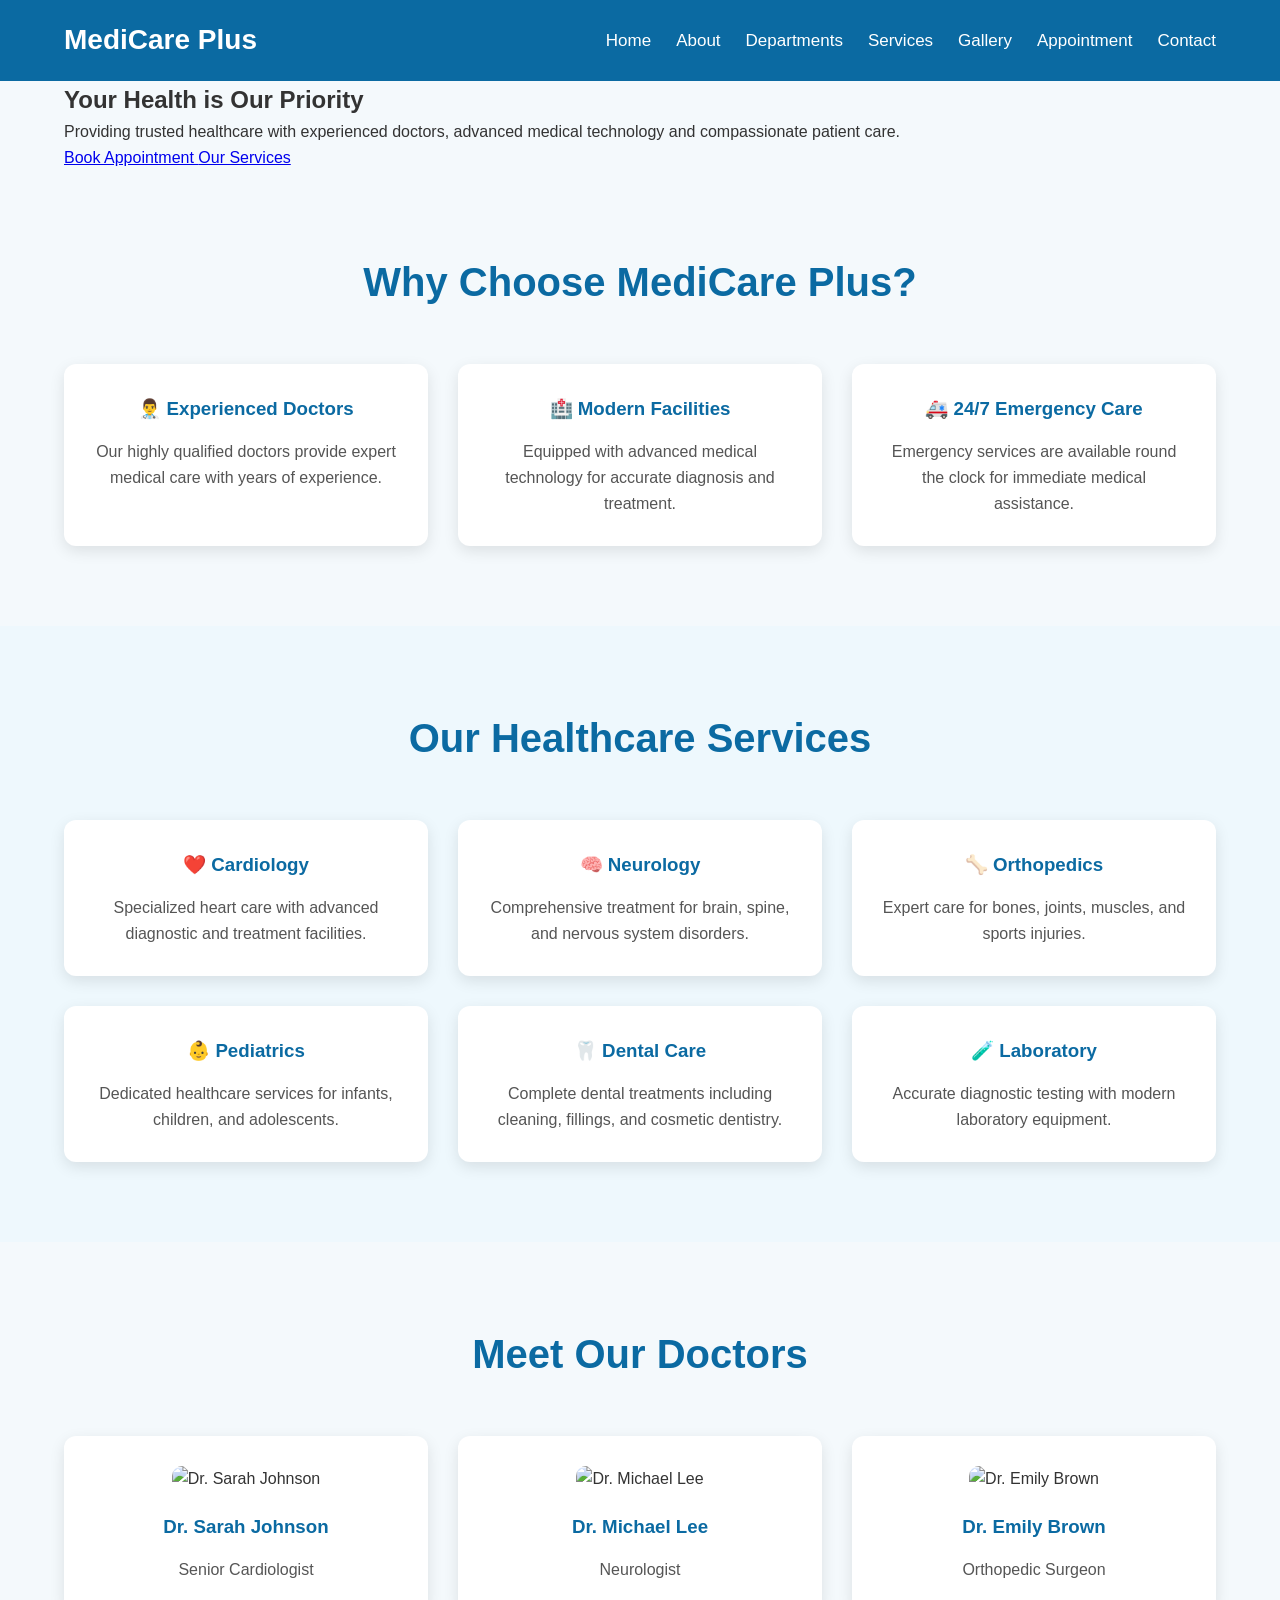
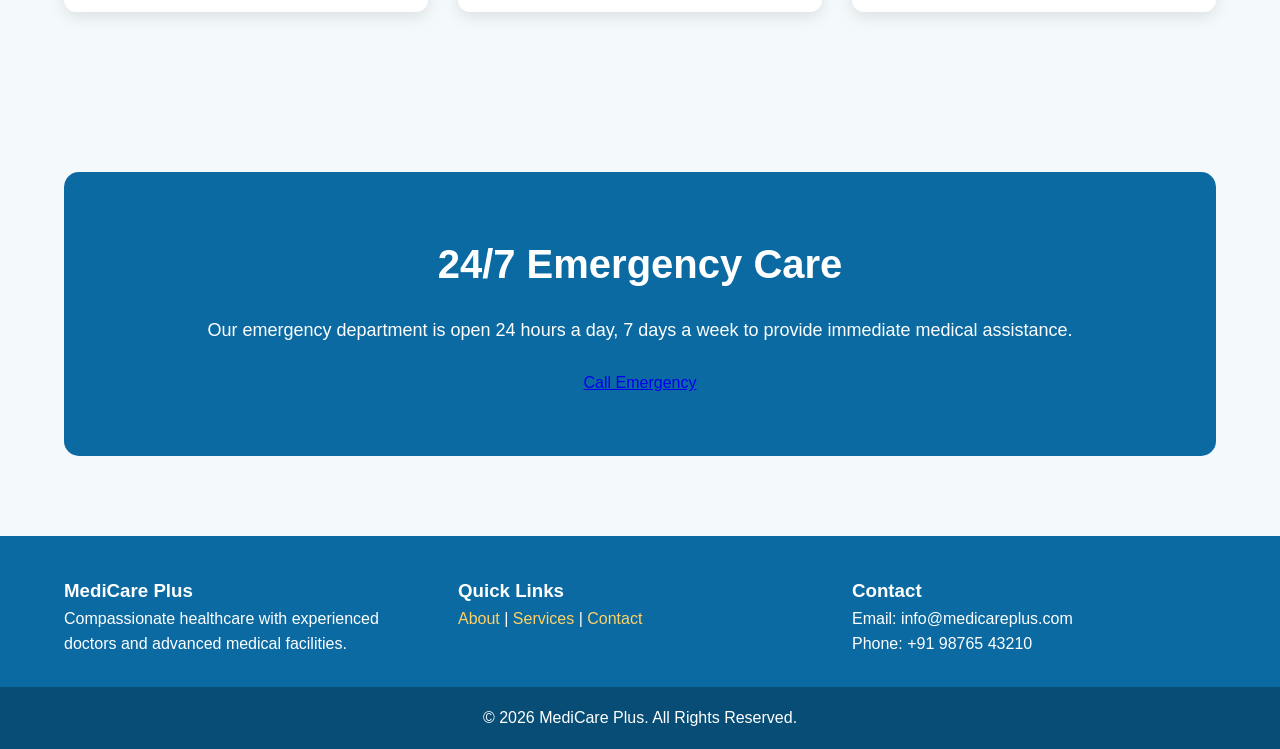
==== index.html @ 4196a5d6 "Add files via upload" ====
<!DOCTYPE html>
<html lang="en">

<head>

    <meta charset="UTF-8">

    <meta name="viewport" content="width=device-width, initial-scale=1.0">

    <title>MediCare Plus | Healthcare Website</title>

    <meta name="description"
        content="MediCare Plus provides quality healthcare services with experienced doctors and advanced medical facilities.">

    <meta name="keywords"
        content="hospital, healthcare, doctors, clinic, emergency, appointment">

    <link rel="stylesheet" href="style.css">

</head>

<body>

    <!-- Header Starts -->

    <header class="site-header">

        <div class="container header-inner">

            <a href="index.html" class="logo">
                MediCare Plus
            </a>

            <button class="menu-btn" id="menuBtn">
                ☰
            </button>

            <nav class="nav-links" id="navLinks">

                <a href="index.html">Home</a>

                <a href="about.html">About</a>

                <a href="departments.html">Departments</a>

                <a href="services.html">Services</a>

                <a href="gallery.html">Gallery</a>

                <a href="appointment.html">Appointment</a>

                <a href="contact.html">Contact</a>

            </nav>

        </div>

    </header>
    <!-- Hero Section Starts -->

<section class="hero">

    <div class="container hero-content">

        <h1>Your Health is Our Priority</h1>

        <p>
            Providing trusted healthcare with experienced doctors,
            advanced medical technology and compassionate patient care.
        </p>

        <a href="appointment.html" class="btn">
            Book Appointment
        </a>

        <a href="services.html" class="btn btn-outline">
            Our Services
        </a>

    </div>

</section>
<!-- Why Choose Us -->

<section class="section">

    <div class="container">

        <h2>Why Choose MediCare Plus?</h2>

        <div class="cards">

            <div class="card">
                <h3>👨‍⚕️ Experienced Doctors</h3>
                <p>
                    Our highly qualified doctors provide expert medical care with years of experience.
                </p>
            </div>

            <div class="card">
                <h3>🏥 Modern Facilities</h3>
                <p>
                    Equipped with advanced medical technology for accurate diagnosis and treatment.
                </p>
            </div>

            <div class="card">
                <h3>🚑 24/7 Emergency Care</h3>
                <p>
                    Emergency services are available round the clock for immediate medical assistance.
                </p>
            </div>

        </div>

    </div>

</section>
<!-- Featured Services -->

<section class="section service-section">

    <div class="container">

        <h2>Our Healthcare Services</h2>

        <div class="cards">

            <div class="card">
                <h3>❤️ Cardiology</h3>
                <p>Specialized heart care with advanced diagnostic and treatment facilities.</p>
            </div>

            <div class="card">
                <h3>🧠 Neurology</h3>
                <p>Comprehensive treatment for brain, spine, and nervous system disorders.</p>
            </div>

            <div class="card">
                <h3>🦴 Orthopedics</h3>
                <p>Expert care for bones, joints, muscles, and sports injuries.</p>
            </div>

            <div class="card">
                <h3>👶 Pediatrics</h3>
                <p>Dedicated healthcare services for infants, children, and adolescents.</p>
            </div>

            <div class="card">
                <h3>🦷 Dental Care</h3>
                <p>Complete dental treatments including cleaning, fillings, and cosmetic dentistry.</p>
            </div>

            <div class="card">
                <h3>🧪 Laboratory</h3>
                <p>Accurate diagnostic testing with modern laboratory equipment.</p>
            </div>

        </div>

    </div>

</section>
<!-- Meet Our Doctors -->

<section class="section">

    <div class="container">

        <h2>Meet Our Doctors</h2>

        <div class="cards">

            <div class="card">

                <img src="images/doctor1.jpg" alt="Dr. Sarah Johnson">

                <h3>Dr. Sarah Johnson</h3>

                <p>Senior Cardiologist</p>

            </div>

            <div class="card">

                <img src="images/doctor2.jpg" alt="Dr. Michael Lee">

                <h3>Dr. Michael Lee</h3>

                <p>Neurologist</p>

            </div>

            <div class="card">

                <img src="images/doctor3.jpg" alt="Dr. Emily Brown">

                <h3>Dr. Emily Brown</h3>

                <p>Orthopedic Surgeon</p>

            </div>

        </div>

    </div>

</section>
<!-- Emergency Banner -->

<section class="section">

    <div class="container">

        <div class="emergency-box">

            <h2>24/7 Emergency Care</h2>

            <p>

                Our emergency department is open 24 hours a day,
                7 days a week to provide immediate medical assistance.

            </p>

            <a href="contact.html" class="btn">
                Call Emergency
            </a>

        </div>

    </div>

</section>
<footer class="site-footer">

    <div class="container footer-grid">

        <div>

            <h3>MediCare Plus</h3>

            <p>
                Compassionate healthcare with experienced doctors
                and advanced medical facilities.
            </p>

        </div>

        <div>

            <h3>Quick Links</h3>

            <p>

                <a href="about.html">About</a> |

                <a href="services.html">Services</a> |

                <a href="contact.html">Contact</a>

            </p>

        </div>

        <div>

            <h3>Contact</h3>

            <p>

                Email: info@medicareplus.com

                <br>

                Phone: +91 98765 43210

            </p>

        </div>

    </div>

    <p class="copyright">

        © 2026 MediCare Plus. All Rights Reserved.

    </p>

</footer>

</body>

</html>
---- style.css ----
/* =========================
   GENERAL STYLING
========================= */

*{
    margin:0;
    padding:0;
    box-sizing:border-box;
}

body{
    font-family:Arial, Helvetica, sans-serif;
    background:#f4f9fc;
    color:#333;
    line-height:1.6;
}

.container{
    width:90%;
    max-width:1200px;
    margin:auto;
}

/* =========================
   HEADER
========================= */

.site-header{
    background:#0b6aa2;
    position:sticky;
    top:0;
    z-index:1000;
}

.header-inner{
    display:flex;
    justify-content:space-between;
    align-items:center;
    padding:18px 0;
}

/* =========================
   LOGO
========================= */

.logo{
    color:white;
    font-size:28px;
    font-weight:bold;
    text-decoration:none;
}

/* =========================
   NAVIGATION
========================= */

.nav-links{
    display:flex;
    gap:25px;
}

.nav-links a{
    color:white;
    text-decoration:none;
    font-size:17px;
    font-weight:500;
    transition:0.3s;
}

.nav-links a:hover{
    color:#ffd166;
}

/* =========================
   MOBILE MENU BUTTON
========================= */

.menu-btn{
    display:none;
    font-size:28px;
    border:none;
    background:none;
    color:white;
    cursor:pointer;
}
/* =========================
   SECTION
========================= */

.section{
    padding:80px 0;
}

.section h2{
    text-align:center;
    color:#0b6aa2;
    font-size:40px;
    margin-bottom:50px;
}

/* =========================
   CARDS
========================= */

.cards{

    display:grid;

    grid-template-columns:repeat(3,1fr);

    gap:30px;
}

.card{

    background:white;

    padding:30px;

    border-radius:12px;

    box-shadow:0 5px 15px rgba(0,0,0,0.1);

    text-align:center;

    transition:0.3s;
}

.card:hover{

    transform:translateY(-10px);
}

.card h3{

    color:#0b6aa2;

    margin-bottom:15px;
}

.card p{

    color:#555;

    font-size:16px;
}
/* =========================
   SERVICE SECTION
========================= */

.service-section{
    background:#eef8fd;
}
/* =========================
   DOCTOR IMAGES
========================= */

.card img{

    width:100%;

    height:250px;

    object-fit:cover;

    border-radius:10px;

    margin-bottom:20px;
}
/* =========================
   EMERGENCY SECTION
========================= */

.emergency-box{

    background:#0b6aa2;

    color:white;

    text-align:center;

    padding:60px;

    border-radius:15px;
}

.emergency-box h2{

    color:white;

    margin-bottom:20px;
}

.emergency-box p{

    font-size:18px;

    margin-bottom:25px;
}
/* =========================
   FOOTER
========================= */

.site-footer{

    background:#0b6aa2;

    color:white;

    padding-top:40px;
}

.footer-grid{

    display:grid;

    grid-template-columns:repeat(3,1fr);

    gap:30px;
}

.site-footer a{

    color:#FFD166;

    text-decoration:none;
}

.copyright{

    text-align:center;

    background:#084d75;

    padding:18px;

    margin-top:30px;
}
/* PAGE BANNER */

.page-banner{

    background:#0b6aa2;

    color:white;

    text-align:center;

    padding:80px 20px;

}

.page-banner h1{

    font-size:45px;

    margin-bottom:15px;

}

.page-banner p{

    font-size:20px;

}
/* ==========================
   GALLERY
========================== */

.gallery-grid{

display:grid;

grid-template-columns:repeat(3,1fr);

gap:20px;

}

.gallery-grid img{

width:100%;

height:250px;

object-fit:cover;

border-radius:12px;

box-shadow:0 5px 15px rgba(0,0,0,.15);

transition:.3s;

}

.gallery-grid img:hover{

transform:scale(1.05);

}
/* ==========================
   RESPONSIVE DESIGN
========================== */

@media(max-width:900px){

.cards{

grid-template-columns:repeat(2,1fr);

}

.gallery-grid{

grid-template-columns:repeat(2,1fr);

}

.hero-content h1{

font-size:40px;

}

}

@media(max-width:700px){

.menu-btn{

display:block;

}

.nav-links{

display:none;

flex-direction:column;

background:#084d75;

width:100%;

padding:20px;

margin-top:15px;

border-radius:10px;

}

.nav-links.show{

display:flex;

}

.header-inner{

flex-wrap:wrap;

}

.cards{

grid-template-columns:1fr;

}

.gallery-grid{

grid-template-columns:1fr;

}

.hero-content h1{

font-size:32px;

}

.hero-content p{

font-size:18px;

}

.footer-grid{

grid-template-columns:1fr;

}

}
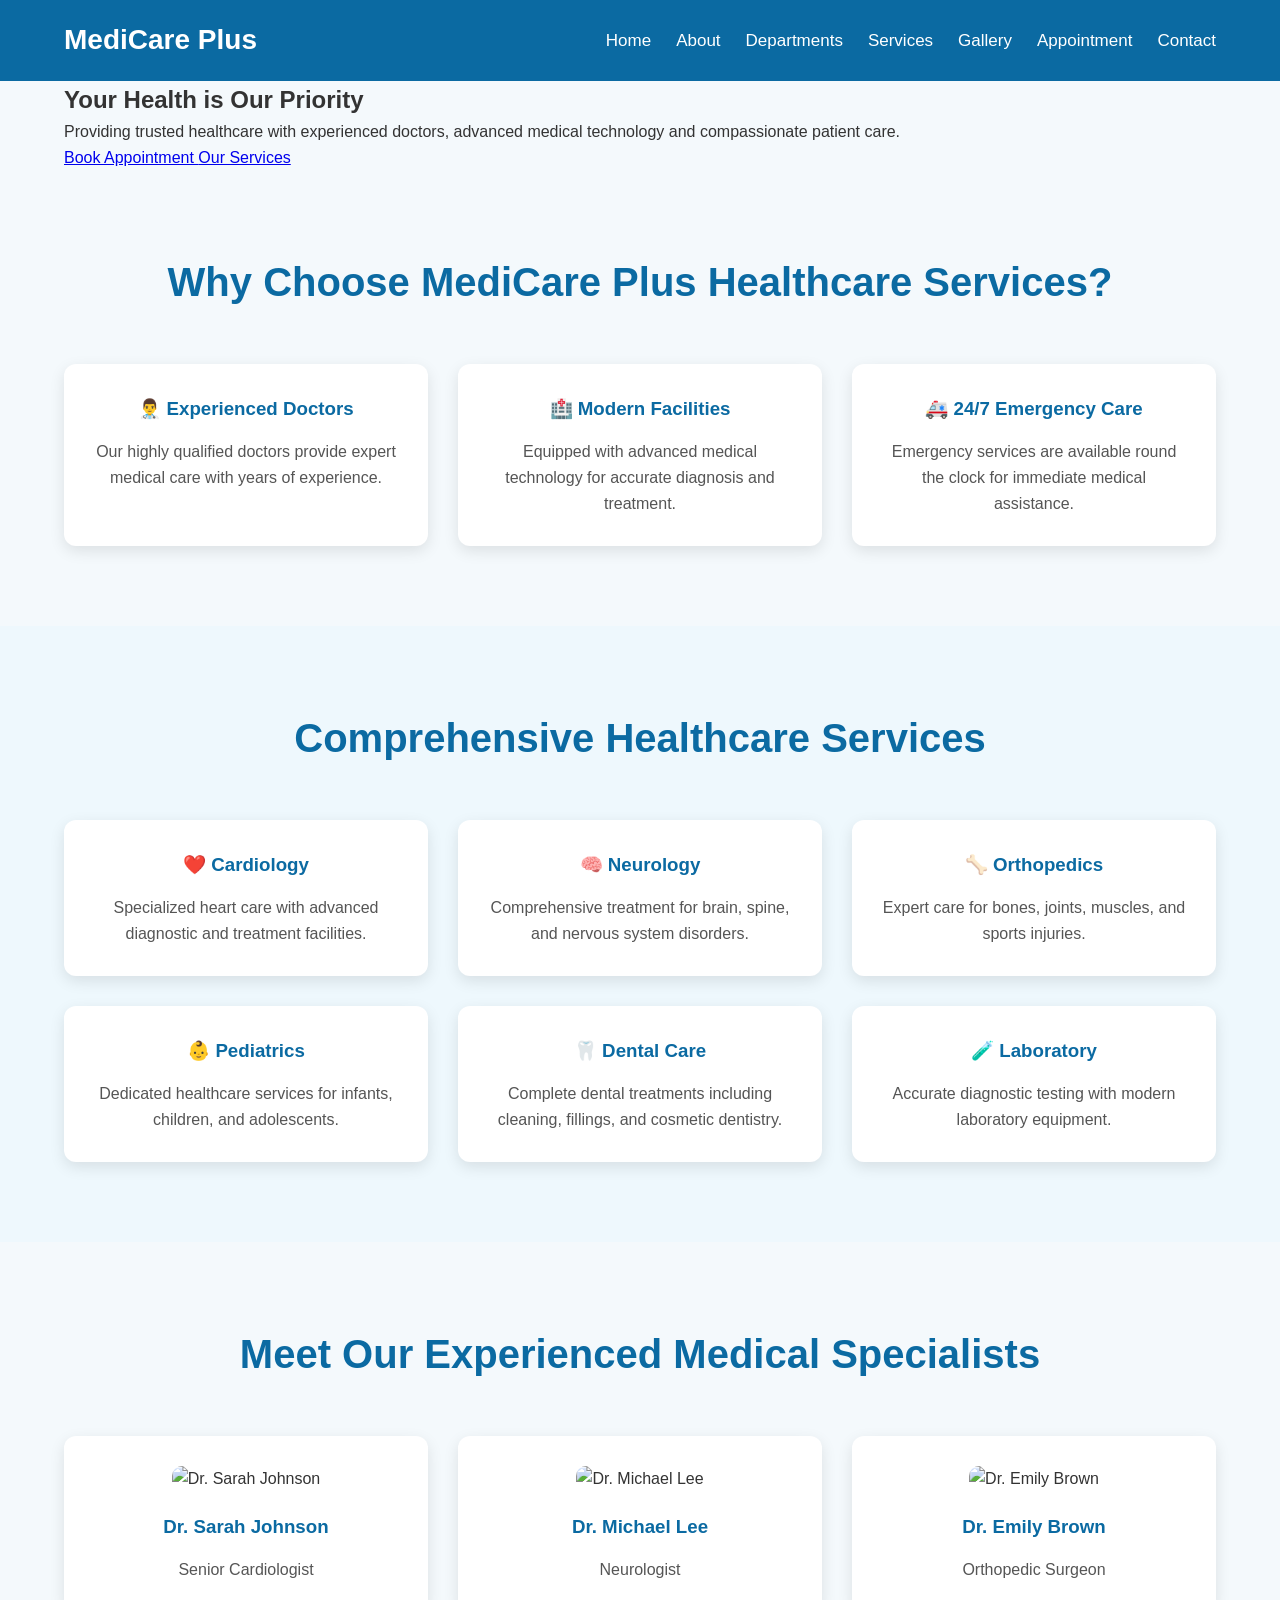
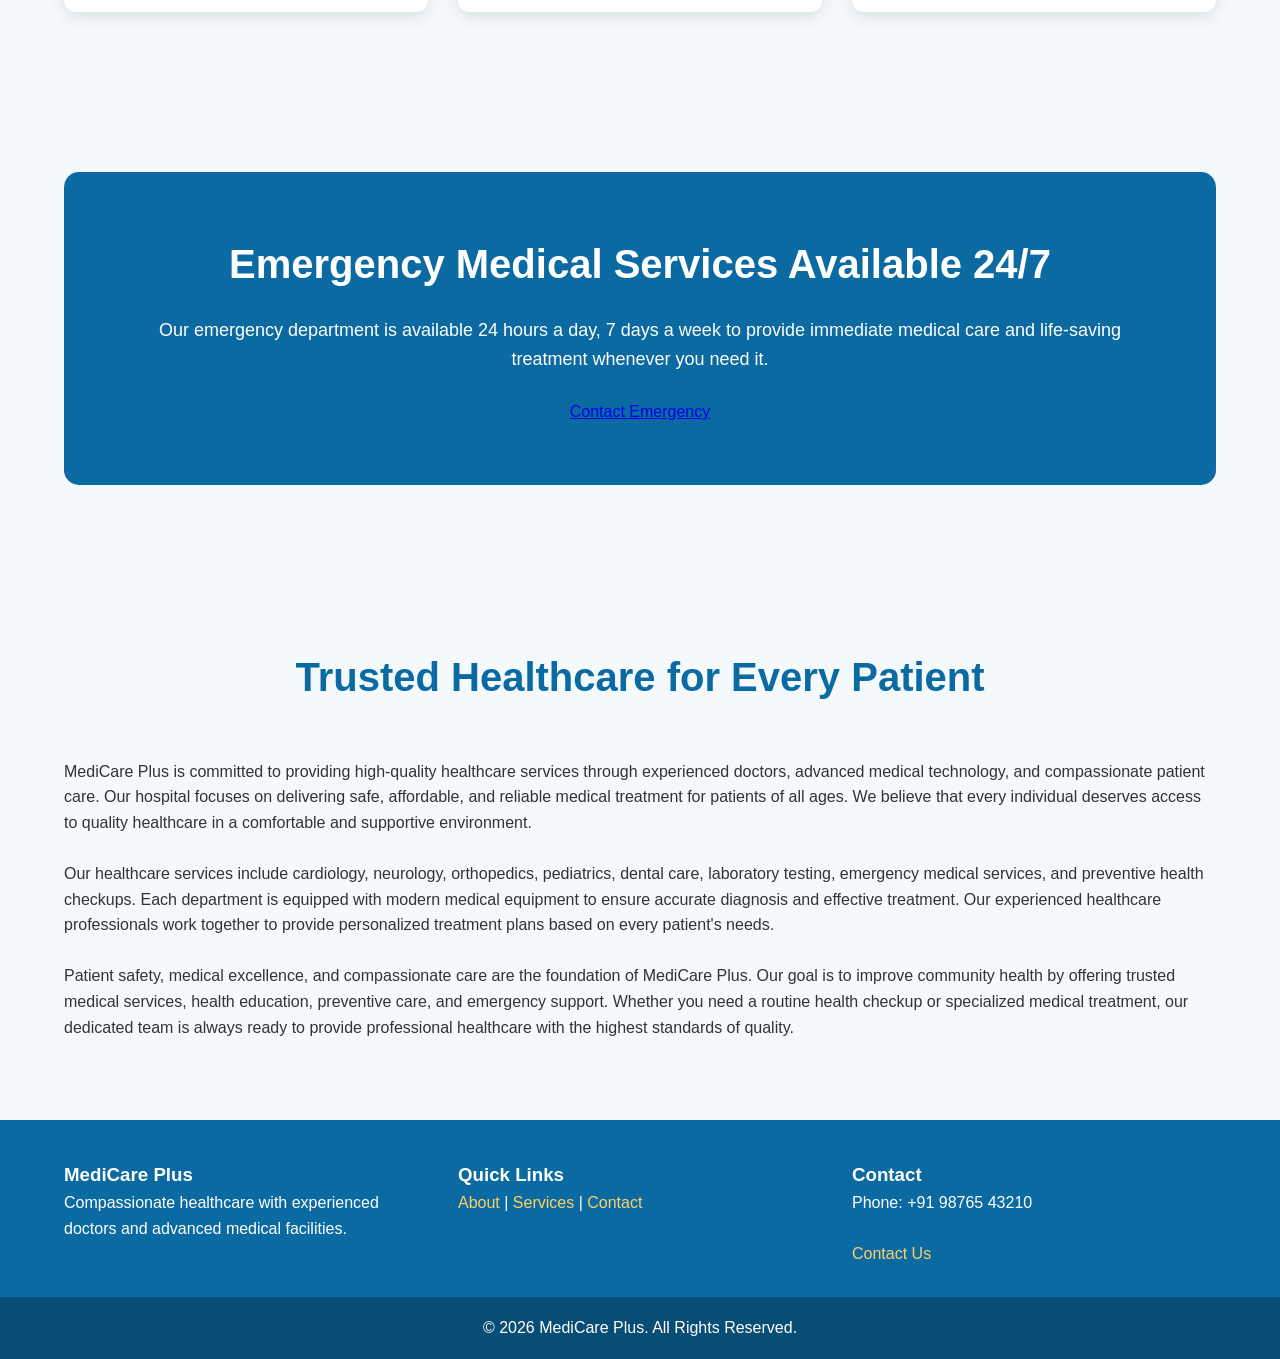
==== commit 98681aba: "Add files via upload" ====
--- a/index.html
+++ b/index.html
@@ -7,15 +7,40 @@
 
     <meta name="viewport" content="width=device-width, initial-scale=1.0">
 
-    <title>MediCare Plus | Healthcare Website</title>
+    <title>MediCare Plus | Trusted Healthcare Services & Hospital</title>
 
     <meta name="description"
-        content="MediCare Plus provides quality healthcare services with experienced doctors and advanced medical facilities.">
+        content="MediCare Plus provides trusted healthcare services with experienced doctors, emergency care, diagnostics, advanced medical facilities, and compassionate patient care.">
 
     <meta name="keywords"
-        content="hospital, healthcare, doctors, clinic, emergency, appointment">
+        content="healthcare, hospital, doctors, emergency care, diagnostics, patient care, clinic, medical services, appointment">
+
+    <meta name="author" content="Kerthie Kritija">
+
+    <link rel="canonical" href="https://capable-travesseiro-a180ba.netlify.app/">
+
+    <link rel="icon" type="image/png" href="images/favicon.png">
 
     <link rel="stylesheet" href="style.css">
+
+    <script type="application/ld+json">
+    {
+      "@context": "https://schema.org",
+      "@type": "Hospital",
+      "name": "MediCare Plus",
+      "url": "https://capable-travesseiro-a180ba.netlify.app/",
+      "logo": "https://capable-travesseiro-a180ba.netlify.app/images/favicon.png",
+      "description": "MediCare Plus provides trusted healthcare services with experienced doctors, emergency care, diagnostics, advanced medical facilities, and compassionate patient care.",
+      "telephone": "+91 98765 43210",
+      "email": "info@medicareplus.com",
+      "address": {
+        "@type": "PostalAddress",
+        "addressCountry": "India"
+      }
+    }
+    </script>
+
+
 
 </head>
 
@@ -86,7 +111,7 @@
 
     <div class="container">
 
-        <h2>Why Choose MediCare Plus?</h2>
+        <h2>Why Choose MediCare Plus Healthcare Services?</h2>
 
         <div class="cards">
 
@@ -122,7 +147,7 @@
 
     <div class="container">
 
-        <h2>Our Healthcare Services</h2>
+        <h2>Comprehensive Healthcare Services</h2>
 
         <div class="cards">
 
@@ -167,7 +192,7 @@
 
     <div class="container">
 
-        <h2>Meet Our Doctors</h2>
+        <h2>Meet Our Experienced Medical Specialists</h2>
 
         <div class="cards">
 
@@ -214,20 +239,55 @@
 
         <div class="emergency-box">
 
-            <h2>24/7 Emergency Care</h2>
+            <h2>Emergency Medical Services Available 24/7</h2>
 
             <p>
-
-                Our emergency department is open 24 hours a day,
-                7 days a week to provide immediate medical assistance.
-
+                Our emergency department is available 24 hours a day,
+                7 days a week to provide immediate medical care and
+                life-saving treatment whenever you need it.
             </p>
 
             <a href="contact.html" class="btn">
-                Call Emergency
+                Contact Emergency
             </a>
 
         </div>
+
+    </div>
+
+</section>
+<!-- Healthcare Information Section -->
+
+<section class="section">
+
+    <div class="container">
+
+        <h2>Trusted Healthcare for Every Patient</h2>
+
+        <p>
+            MediCare Plus is committed to providing high-quality healthcare services through experienced doctors,
+            advanced medical technology, and compassionate patient care. Our hospital focuses on delivering safe,
+            affordable, and reliable medical treatment for patients of all ages. We believe that every individual
+            deserves access to quality healthcare in a comfortable and supportive environment.
+        </p>
+
+        <br>
+
+        <p>
+            Our healthcare services include cardiology, neurology, orthopedics, pediatrics, dental care, laboratory
+            testing, emergency medical services, and preventive health checkups. Each department is equipped with
+            modern medical equipment to ensure accurate diagnosis and effective treatment. Our experienced healthcare
+            professionals work together to provide personalized treatment plans based on every patient's needs.
+        </p>
+
+        <br>
+
+        <p>
+            Patient safety, medical excellence, and compassionate care are the foundation of MediCare Plus. Our goal
+            is to improve community health by offering trusted medical services, health education, preventive care,
+            and emergency support. Whether you need a routine health checkup or specialized medical treatment, our
+            dedicated team is always ready to provide professional healthcare with the highest standards of quality.
+        </p>
 
     </div>
 
@@ -268,13 +328,15 @@
             <h3>Contact</h3>
 
             <p>
-
-                Email: info@medicareplus.com
-
-                <br>
-
                 Phone: +91 98765 43210
 
+                <br><br>
+
+                <a href="contact.html" class="btn">
+                    Contact Us
+                </a>
+                
+
             </p>
 
         </div>
@@ -289,6 +351,19 @@
 
 </footer>
 
+<!--Start of Tawk.to Script-->
+<script type="text/javascript">
+var Tawk_API=Tawk_API||{}, Tawk_LoadStart=new Date();
+(function(){
+var s1=document.createElement("script"),s0=document.getElementsByTagName("script")[0];
+s1.async=true;
+s1.src='https://embed.tawk.to/6a466796113c4b1d489fde69/1jshg9a1b';
+s1.charset='UTF-8';
+s1.setAttribute('crossorigin','*');
+s0.parentNode.insertBefore(s1,s0);
+})();
+</script>
+<!--End of Tawk.to Script-->
 </body>
 
 </html>
